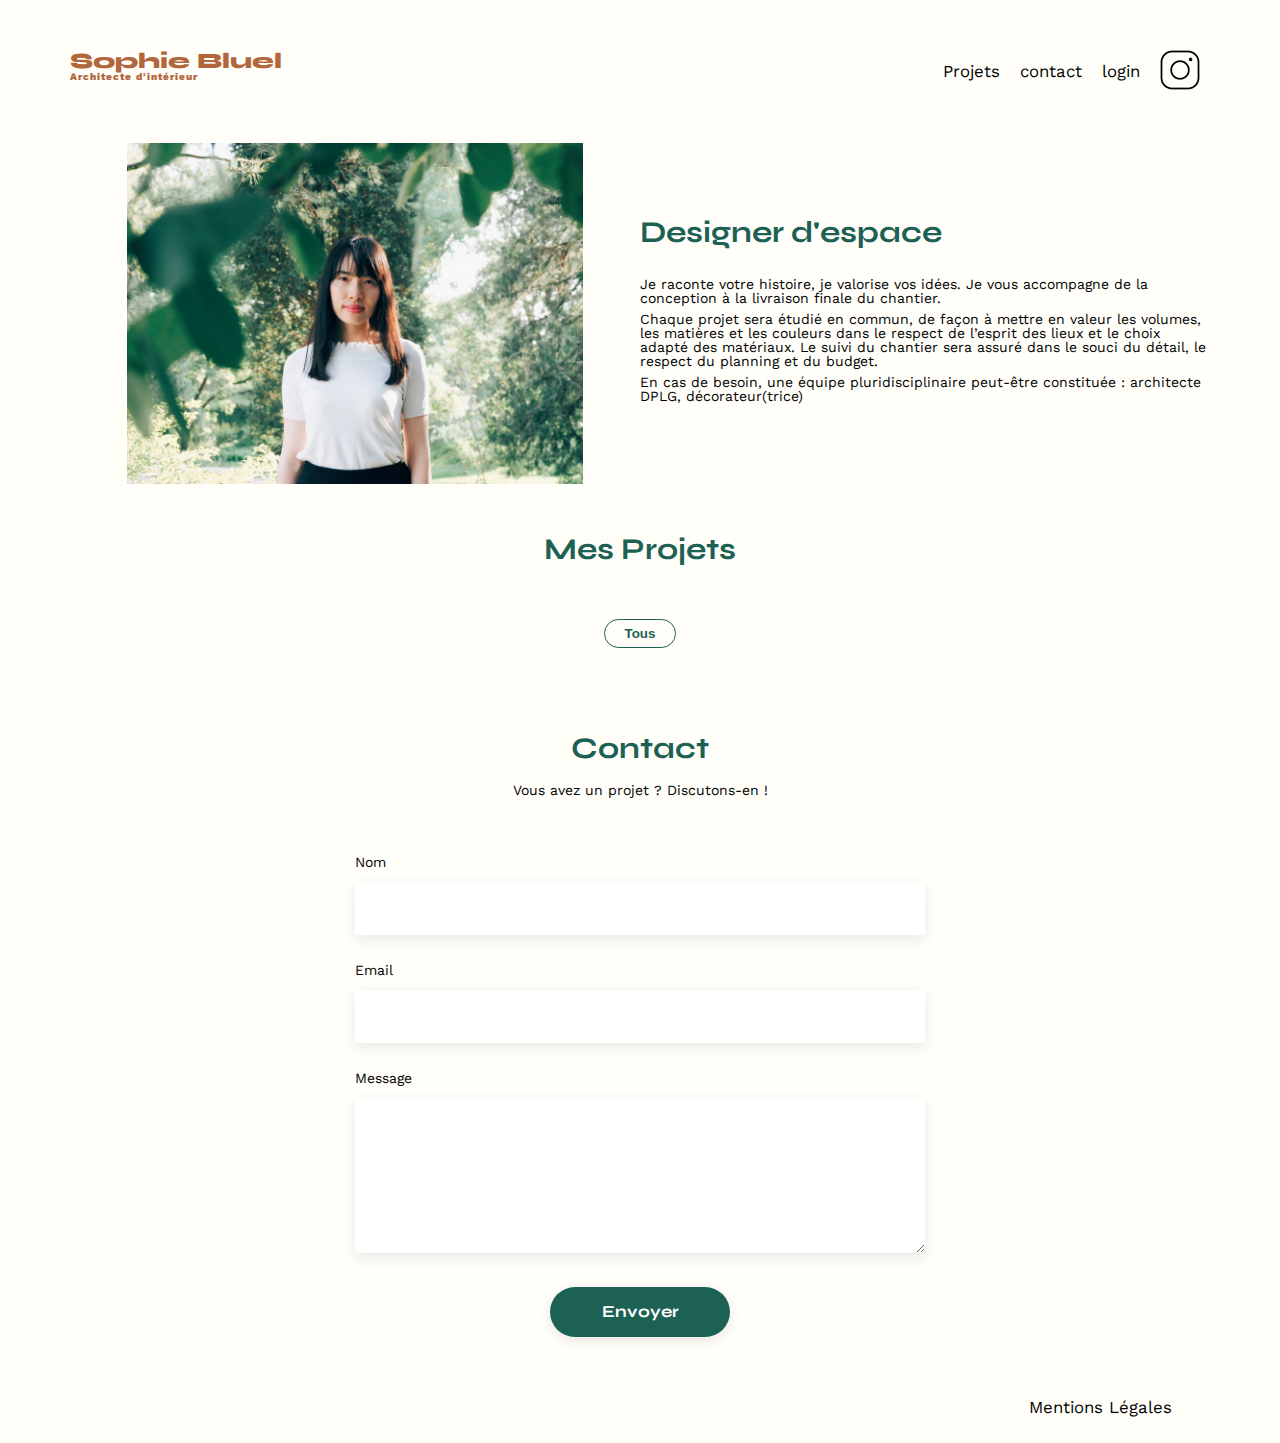
==== FrontEnd/index.html @ d0b16e7c "first commit" ====
<!DOCTYPE html>
<html lang="fr">
<head>
	<meta charset="UTF-8">
	<title>Sophie Bluel - Architecte d'intérieur</title>
	<meta name="viewport" content="width=device-width, initial-scale=1.0">
	<link rel="preconnect" href="https://fonts.googleapis.com">
	<link rel="preconnect" href="https://fonts.gstatic.com" crossorigin>
	<link href="https://fonts.googleapis.com/css2?family=Syne:wght@700;800&family=Work+Sans&display=swap" rel="stylesheet">
	<meta name="description" content="">
	<link rel="stylesheet" href="./assets/style.css">
	<script src="script.js" defer></script>
</head>
<body>
<header>
	<section id="edition" class="edition d-none" >
		<i class="fa-regular fa-pen-to-square" id="pen"></i>
		<p>Mode édition</p>
	</section>
	<section id="basic-header">
		<h1>Sophie Bluel <span>Architecte d'intérieur</span></h1>
		<nav>
			<ul>
				<li><a href="index.html">Projets</a></li>
				<li>contact</li>
				<li id="log">
					<button class="logout d-none">logout</button>
					<a class="login" href="login.html" >login</a>
				</li>
				<li><img src="./assets/icons/instagram.png" alt="Instagram"></li>
			</ul>
		</nav>
	</section>
</header>
<main>
	<section id="introduction">
		<figure>
			<img src="./assets/images/sophie-bluel.png" alt="">
		</figure>
		<article>
			<h2>Designer d'espace</h2>
			<p>Je raconte votre histoire, je valorise vos idées. Je vous accompagne de la conception à la livraison finale du chantier.</p>
			<p>Chaque projet sera étudié en commun, de façon à mettre en valeur les volumes, les matières et les couleurs dans le respect de l’esprit des lieux et le choix adapté des matériaux. Le suivi du chantier sera assuré dans le souci du détail, le respect du planning et du budget.</p>
			<p>En cas de besoin, une équipe pluridisciplinaire peut-être constituée : architecte DPLG, décorateur(trice)</p>
		</article>
	</section>
	<section id="portfolio">
		<section class="projets">
			<h2>Mes Projets</h2>
			<div class="edition d-none div-modifier">
				<i class="fa-regular fa-pen-to-square" id="pen-modifier"></i>
				<p id="modifier">modifier</p>
			</div>
			<aside class="d-none" id="modal-edition">
				<div class="modal-wrapper">
					<button id="cross"><i class="fa-solid fa-xmark"></i></button>
					<h3>Galerie photo</h3>
					<div class="gallery-modal">
					</div>
					<div class="grey-line"></div>
					<button id="add-photo">Ajouter une photo</button>
				</div>
			</aside>
			<aside class="d-none" id="modal-add-photo">
				<div class="modal-wrapper">
					<button id="return"><i class="fa-solid fa-arrow-left"></i></button>
					<button id="cross-add"><i class="fa-solid fa-xmark"></i></button>
					<h3>Ajout photo</h3>
					<div class="ajouter-photo d-flex">
						<i class="fa-regular fa-image"></i>
						<label class="add-photo" for="add">+ Ajouter photo</label>
						<input type="file" id="add" class="d-none form-element">
						<p>Jpg,png : 4mo max</p>
					</div>
					<div class = "afficher-photo d-none">
						<img src="" class="preview" alt="Image preview">
					</div>
					<form class="ajouter-photo-form">
						<label for="titre">Titre</label>
						<input type="text" name="titre" id="titre" class="form-element">
						<div id="dropdown">
							<label for="categorie">Catégorie</label>
							<select id="categorie" class="form-element"></select>
						</div>
					</form>
					<div class="grey-line"></div>
					<button id="valider" disabled class="greyBtn">Valider</button>
				</div>
			</aside>
		</section>
		<div class="filter">
			<button data-category-id="all" class="button-all">Tous</button>
		</div>
		<div class="gallery">
		</div>
	</section>
	<section id="contact">
		<h2>Contact</h2>
		<p>Vous avez un projet ? Discutons-en !</p>
		<form action="#" method="post">
			<label for="name">Nom</label>
			<input type="text" name="name" id="name">
			<label for="email">Email</label>
			<input type="email" name="email" id="email">
			<label for="message">Message</label>
			<textarea name="message" id="message" cols="30" rows="10"></textarea>
			<input type="submit" value="Envoyer" id="loginButton">
		</form>
	</section>
</main>

<footer>
	<nav>
		<ul>
			<li>Mentions Légales</li>
		</ul>
	</nav>
</footer>
<script src="https://kit.fontawesome.com/4d9e01d850.js" crossorigin="anonymous"></script>
</body>
</html>
---- FrontEnd/assets/style.css ----
/* http://meyerweb.com/eric/tools/css/reset/
   v2.0 | 20110126
   License: none (public domain)
*/

html, body, div, span, applet, object, iframe,
h1, h2, h3, h4, h5, h6, p, blockquote, pre,
a, abbr, acronym, address, big, cite, code,
del, dfn, em, img, ins, kbd, q, s, samp,
small, strike, strong, sub, sup, tt, var,
b, u, i, center,
dl, dt, dd, ol, ul, li,
fieldset, form, label, legend,
table, caption, tbody, tfoot, thead, tr, th, td,
article, aside, canvas, details, embed,
figure, figcaption, footer, header, hgroup,
menu, nav, output, ruby, section, summary,
time, mark, audio, video{
	margin: 0;
	padding: 0;
	border: 0;
	font-size: 100%;
	font: inherit;
	vertical-align: baseline;
}
/* HTML5 display-role reset for older browsers */
article, aside, details, figcaption, figure,
footer, header, hgroup, menu, nav, section {
	display: block;
}
body {
	line-height: 1;
	background-color: #fffef8;
}
ol, ul {
	list-style: none;
}
blockquote, q {
	quotes: none;
}
blockquote:before, blockquote:after,
q:before, q:after {
	content: '';
	content: none;
}
table {
	border-collapse: collapse;
	border-spacing: 0;
}
/** end reset css**/
body {
	max-width: 1140px;
	margin:auto;
	font-family: 'Work Sans' ;
	font-size: 14px;
}
#basic-header {
	display: flex;
	justify-content: space-between;
	margin: 50px 0;
	padding: 0 ;
}
section {
	margin: 50px 0
}

h1{
	display: flex;
	flex-direction: column;
	font-family: 'Syne';
	font-size: 22px;
	font-weight: 800;
	color: #B1663C
}

h1 > span {
	font-family: 'Work Sans';
	font-size:10px;
	letter-spacing: 0.1em;
}

h2{
	font-family: 'Syne';
	font-weight: 700;
	font-size: 30px;
	color: #1D6154
}
nav ul {
	display: flex;
	align-items: center;
	list-style-type: none;

}
nav li {
	padding: 0 10px;
	font-size: 1.2em;
}

li:hover {
	color: #B1663C;
	cursor: pointer;
}
#introduction {
	display: flex;
	align-items: center;
}
#introduction figure {
	flex: 1
}
#introduction img {
	display: block;
	margin: auto;
	width: 80%;
}

#introduction article {
	flex: 1
}
#introduction h2 {
	margin-bottom: 1em;
}

#introduction p {
	margin-bottom: 0.5em;
}
#portfolio h2 {
	text-align: center;
}
.gallery {
	width: 100%;
	display: grid;
	grid-template-columns: 1fr 1fr 1fr;
	grid-column-gap: 20px;
	grid-row-gap: 20px;
}

.gallery img {
	width: 100%;
	height:488px;
	object-fit: cover;

}
#contact {
	width: 50%;
	margin: auto;
	display: flex;
	flex-direction: column;
}
#contact > * {
	text-align: center;

}
#contact h2{
	margin-bottom: 20px;
}
#contact form {
	text-align: left;
	margin-top:30px;
	display: flex;
	flex-direction: column;
}

#contact input {
	height: 50px;
	font-size: 1.2em;
	border: none;
	box-shadow: 0px 4px 14px rgba(0, 0, 0, 0.09);
}
#contact label {
	margin: 2em 0 1em 0;
}
#contact textarea {
	border: none;
	box-shadow: 0px 4px 14px rgba(0, 0, 0, 0.09);
}

input[type="submit"]{
	font-family: 'Syne';
	font-weight: 700;
	color: white;
	background-color: #1D6154;
	margin : 2em auto ;
	width: 180px;
	text-align: center;
	border-radius: 60px ;
}

footer nav ul {
	display: flex;
	justify-content: flex-end;
	margin: 2em
}


/*mon code*/

/*boutons filtres*/
.filter{
	display: flex;
	justify-content: center;
	margin-bottom: 30px;

}

button{
	background-color:#fffef8;
	color: #1D6154;
	border-radius: 60px;
	margin: 5px;
	padding: 6px 20px;
	border: solid 1px #1D6154;
	font-weight: bold;
	cursor: pointer;

}

button:hover{
	color: #fffef8;
	background-color: #1D6154;
}

/*login page*/
#contact a{
	color: black;

}

/*nav*/
nav a{
	color:black;
	text-decoration: none;
	display: flex;
	flex-direction: row;
}

nav a:hover{
	color: #B1663C;
}

body{
	min-height: 100vh;
}

#login-button{
	font-family: 'Syne';
	font-weight: 700;
	color: white;
	background-color: #1D6154;
	margin : 2em auto ;
	width: 180px;
	text-align: center;
	border-radius: 60px ;
}

/*mode édition*/

.logout{
	border: none;
	font-size: medium;
	font-weight: lighter;
	padding: 0;
	margin: 0;
	font: inherit;
	color: black;
}

.logout:hover{
	border: none;
	background-color: white;
	color: #B1663C;
}

#edition{
	width: 100%;
	background-color: black;
	color: white;
	justify-content: center;
	align-items: center;
	padding: 15px 0;
	margin-top: 0;
}

#pen{
	color: white;
	margin-right: 10px;
}

.projets{
	display: flex;
	justify-content: center;
	align-items: center;
}

.div-modifier:hover{
	cursor: pointer;
}

#pen-modifier{
	margin: 0 8px 0 25px;
}

#modal-edition{
	position: fixed;
	top: 0;
	left: 0;
	width: 100%;
	height: 100%;
	background: rgba(0, 0, 0, 0.5);
	justify-content: center;
	align-items: center;
}

.modal-wrapper{
	background-color: #fffef8;
	width: 600px;
	height: 650px;
	max-width: 100vh;
	max-height: 100vh;
	border-radius: 10px;
	padding: 20px;
	display: flex;
	flex-direction: column;
	position: relative;
	
}

#return{
	position: absolute;
	left: 20px;
	top: 20px;
	border: none;
	color: black;
	font-size: large;
	padding: 0;
}

#cross, #cross-add{
	align-self: end;
	border: none;
	color: black;
	font-size: large;
	padding: 0;
}

#cross:hover, #cross-add:hover, #return:hover {
	background-color: #fffef8;
}

h3{
	align-self: center;
	font-size: 30px;
}

.grey-line{
	align-self: center;
	height: 10px;
	width:80%;
	border-bottom: solid 1px #B3B3B3;
	margin: 10px 0 30px 0;
}

#add-photo{
	align-self: center;
	width: 250px;
	height: 35px;
}

.gallery-modal{
	display: flex;
	flex-wrap: wrap;
	padding: 50px;
}

.gallery-modal img{
	width: 75px;
	object-fit: cover;
}

.gallery-modal i{
	color: white;
	background-color: black;
	padding: 5px;
	font-weight: 100;
}

.trashButton{
	background-color: transparent;
	position: absolute;
	top: 1px;
	left: 42px;
	border: none;
	padding: 0;
}

.trash:hover{
	background-color: transparent;
}

.modalElement{
	margin: 10px;
	position: relative;
}

.modalElement img{
	height: 100px;
}

/* modal ajouter photo*/

#modal-add-photo{
	position: fixed;
	top: 0;
	left: 0;
	width: 100%;
	height: 100%;
	justify-content: center;
	align-items: center;
}

.ajouter-photo, .afficher-photo{
	background-color: #E8F1F6;
	flex-direction: column;
	align-items: center;
	padding: 30px 0;
	margin: 30px 70px;
}

.ajouter-photo i{
	font-size: 60px;
	color: #b9c5cc;
}

.afficher-photo{
	height: 185px;
	padding: 0;
}

.preview{
	height: 185px;
}

#add{
	background-color: #b9c5cc;
	border: none;
	padding: 10px 40px;
	margin: 10px;
}

.ajouter-photo p{
	font-size: smaller;
}

.ajouter-photo-form{
	text-align: left;
	margin-top:30px;
	display: flex;
	flex-direction: column;
	margin: 0 70px;
}

.ajouter-photo-form input{
	height: 50px;
	font-size: 1.2em;
	border: none;
	box-shadow: 0px 4px 14px rgba(0, 0, 0, 0.09);
	margin: 10px 0 20px 0;
	cursor: pointer;
}

.add-photo{
	background-color: #cbd6dc;
	border-radius: 20px;
	color: #306685;
	padding: 10px 30px;
	margin: 10px 0;
	cursor: pointer;
}

#dropdown{
	display: flex;
	flex-direction: column;
}

.dropdownElement{
	border: none;
	background-color: white;
	color: black;
	font-size: 1em;
	font-weight: 200;
	margin: 0;
}

.dropdownElement:hover {
	background-color: white;
	color: black;
}

#categorie{
	margin: 10px 0;
	border: none;
	height: 50px;
	box-shadow: 0px 4px 14px rgba(0, 0, 0, 0.09);
	cursor: pointer;
}

#valider{
	align-self: center;
	width: 250px;
	height: 35px;
	color: white;
	border: none;
}

.greyBtn, .greyBtn:hover{
	background-color: #a7a7a7;
}

.greenBtn{
	background-color: #1D6154;
}

/* cacher les projets*/
.d-none {
	display: none!important;
}

.d-flex{
	display: flex;
}
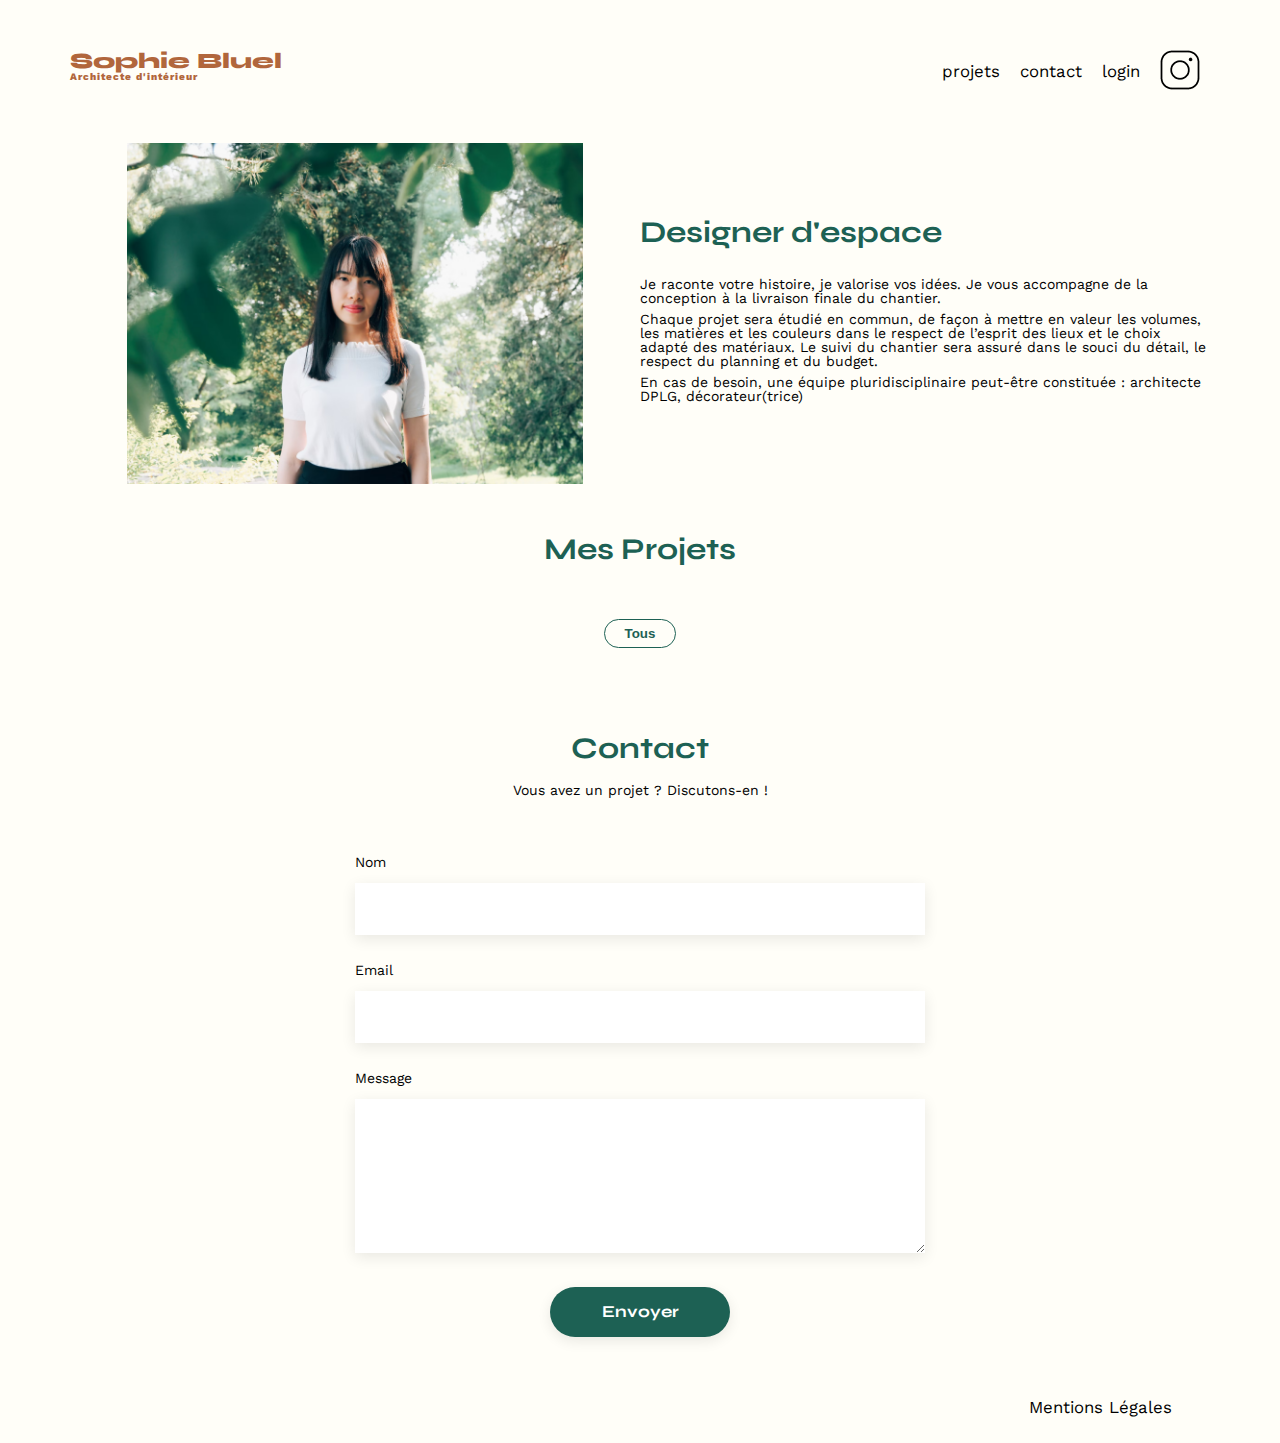
==== commit 886aa0da: "fix sous 48h" ====
--- a/FrontEnd/index.html
+++ b/FrontEnd/index.html
@@ -21,7 +21,7 @@
 		<h1>Sophie Bluel <span>Architecte d'intérieur</span></h1>
 		<nav>
 			<ul>
-				<li><a href="index.html">Projets</a></li>
+				<li><a href="index.html">projets</a></li>
 				<li>contact</li>
 				<li id="log">
 					<button class="logout d-none">logout</button>
--- a/FrontEnd/assets/style.css
+++ b/FrontEnd/assets/style.css
@@ -219,6 +219,11 @@
 	background-color: #1D6154;
 }
 
+button:focus{
+	color: #fffef8;
+	background-color: #1D6154;
+}
+
 /*login page*/
 #contact a{
 	color: black;
@@ -270,6 +275,11 @@
 	color: #B1663C;
 }
 
+.logout :focus{
+	background-color: white;
+	color: black;
+}
+
 #edition{
 	width: 100%;
 	background-color: black;
